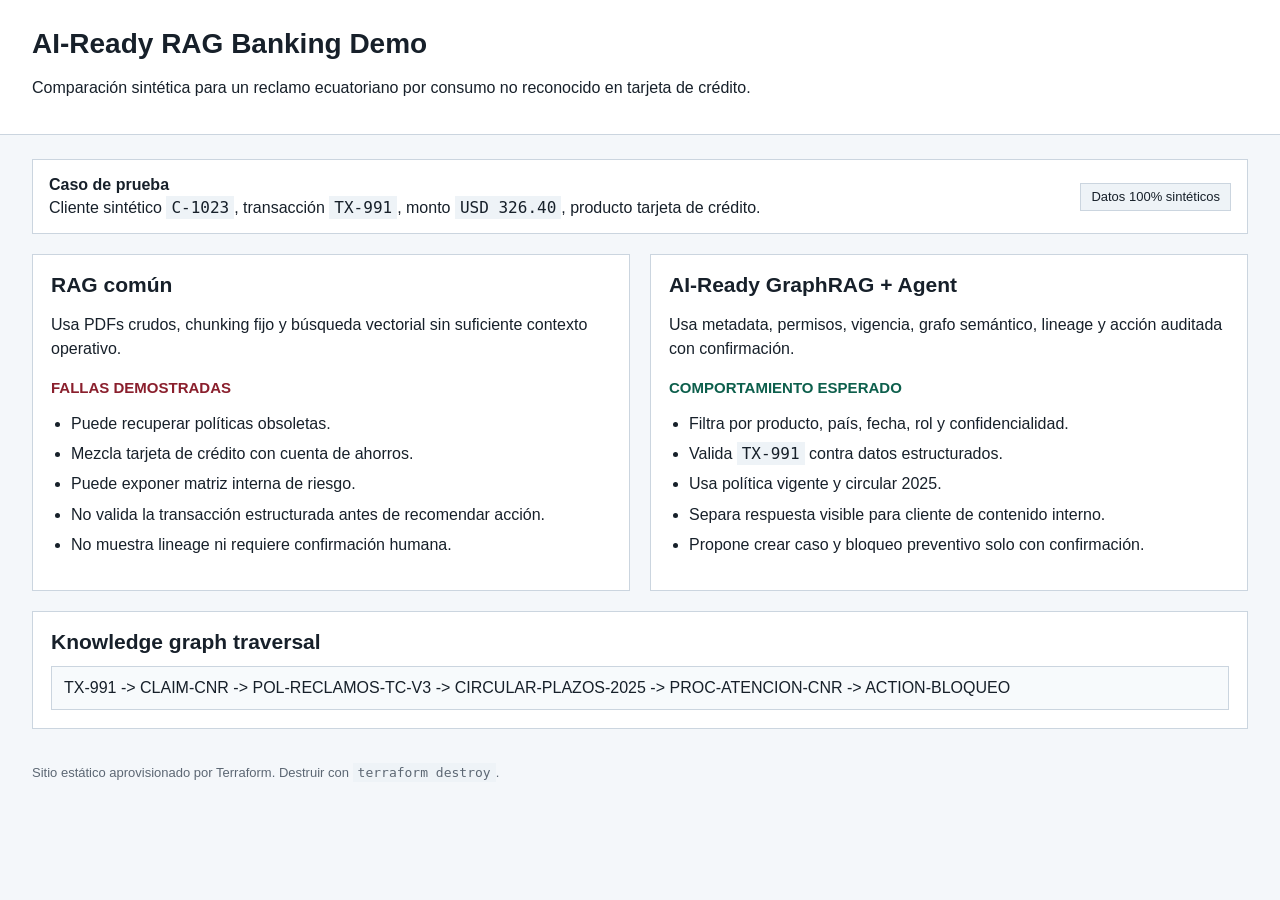
==== app/static/index.html @ 38ddb8f5 "Initial AWS AI-ready RAG demo" ====
<!doctype html>
<html lang="es">
  <head>
    <meta charset="utf-8" />
    <meta name="viewport" content="width=device-width, initial-scale=1" />
    <title>AI-Ready RAG Banking Demo</title>
    <style>
      :root {
        color-scheme: light;
        --ink: #17202a;
        --muted: #5c6773;
        --line: #cbd5df;
        --bad: #8a1f2d;
        --good: #0d5f4c;
        --panel: #ffffff;
        --bg: #f4f7fa;
      }
      * {
        box-sizing: border-box;
      }
      body {
        margin: 0;
        font-family: Arial, Helvetica, sans-serif;
        color: var(--ink);
        background: var(--bg);
      }
      header {
        padding: 28px 32px 18px;
        border-bottom: 1px solid var(--line);
        background: #ffffff;
      }
      h1 {
        margin: 0 0 8px;
        font-size: 28px;
        letter-spacing: 0;
      }
      p {
        line-height: 1.5;
      }
      main {
        padding: 24px 32px 36px;
      }
      .case {
        display: grid;
        grid-template-columns: 1fr auto;
        gap: 16px;
        align-items: center;
        padding: 16px;
        margin-bottom: 20px;
        border: 1px solid var(--line);
        background: #ffffff;
      }
      .case strong {
        display: block;
        margin-bottom: 4px;
      }
      .badge {
        display: inline-flex;
        align-items: center;
        min-height: 28px;
        padding: 4px 10px;
        border: 1px solid var(--line);
        font-size: 13px;
        background: #eef3f7;
      }
      .grid {
        display: grid;
        grid-template-columns: repeat(2, minmax(0, 1fr));
        gap: 20px;
      }
      section {
        background: var(--panel);
        border: 1px solid var(--line);
        padding: 18px;
      }
      h2 {
        margin: 0 0 12px;
        font-size: 21px;
        letter-spacing: 0;
      }
      h3 {
        margin: 18px 0 8px;
        font-size: 15px;
        letter-spacing: 0;
        text-transform: uppercase;
      }
      ul {
        padding-left: 20px;
      }
      li {
        margin: 7px 0;
        line-height: 1.45;
      }
      .bad {
        color: var(--bad);
      }
      .good {
        color: var(--good);
      }
      code {
        font-family: ui-monospace, SFMono-Regular, Menlo, Consolas, monospace;
        background: #eef3f7;
        padding: 2px 5px;
      }
      .path {
        overflow-x: auto;
        padding: 12px;
        border: 1px solid var(--line);
        background: #f7fafc;
        white-space: nowrap;
      }
      footer {
        padding: 0 32px 30px;
        color: var(--muted);
        font-size: 13px;
      }
      @media (max-width: 820px) {
        header,
        main,
        footer {
          padding-left: 18px;
          padding-right: 18px;
        }
        .grid,
        .case {
          grid-template-columns: 1fr;
        }
      }
    </style>
  </head>
  <body>
    <header>
      <h1>AI-Ready RAG Banking Demo</h1>
      <p>Comparación sintética para un reclamo ecuatoriano por consumo no reconocido en tarjeta de crédito.</p>
    </header>
    <main>
      <div class="case">
        <div>
          <strong>Caso de prueba</strong>
          Cliente sintético <code>C-1023</code>, transacción <code>TX-991</code>, monto <code>USD 326.40</code>, producto tarjeta de crédito.
        </div>
        <span class="badge">Datos 100% sintéticos</span>
      </div>
      <div class="grid">
        <section>
          <h2>RAG común</h2>
          <p>Usa PDFs crudos, chunking fijo y búsqueda vectorial sin suficiente contexto operativo.</p>
          <h3 class="bad">Fallas demostradas</h3>
          <ul>
            <li>Puede recuperar políticas obsoletas.</li>
            <li>Mezcla tarjeta de crédito con cuenta de ahorros.</li>
            <li>Puede exponer matriz interna de riesgo.</li>
            <li>No valida la transacción estructurada antes de recomendar acción.</li>
            <li>No muestra lineage ni requiere confirmación humana.</li>
          </ul>
        </section>
        <section>
          <h2>AI-Ready GraphRAG + Agent</h2>
          <p>Usa metadata, permisos, vigencia, grafo semántico, lineage y acción auditada con confirmación.</p>
          <h3 class="good">Comportamiento esperado</h3>
          <ul>
            <li>Filtra por producto, país, fecha, rol y confidencialidad.</li>
            <li>Valida <code>TX-991</code> contra datos estructurados.</li>
            <li>Usa política vigente y circular 2025.</li>
            <li>Separa respuesta visible para cliente de contenido interno.</li>
            <li>Propone crear caso y bloqueo preventivo solo con confirmación.</li>
          </ul>
        </section>
      </div>
      <section style="margin-top: 20px">
        <h2>Knowledge graph traversal</h2>
        <div class="path">TX-991 -> CLAIM-CNR -> POL-RECLAMOS-TC-V3 -> CIRCULAR-PLAZOS-2025 -> PROC-ATENCION-CNR -> ACTION-BLOQUEO</div>
      </section>
    </main>
    <footer>
      Sitio estático aprovisionado por Terraform. Destruir con <code>terraform destroy</code>.
    </footer>
  </body>
</html>
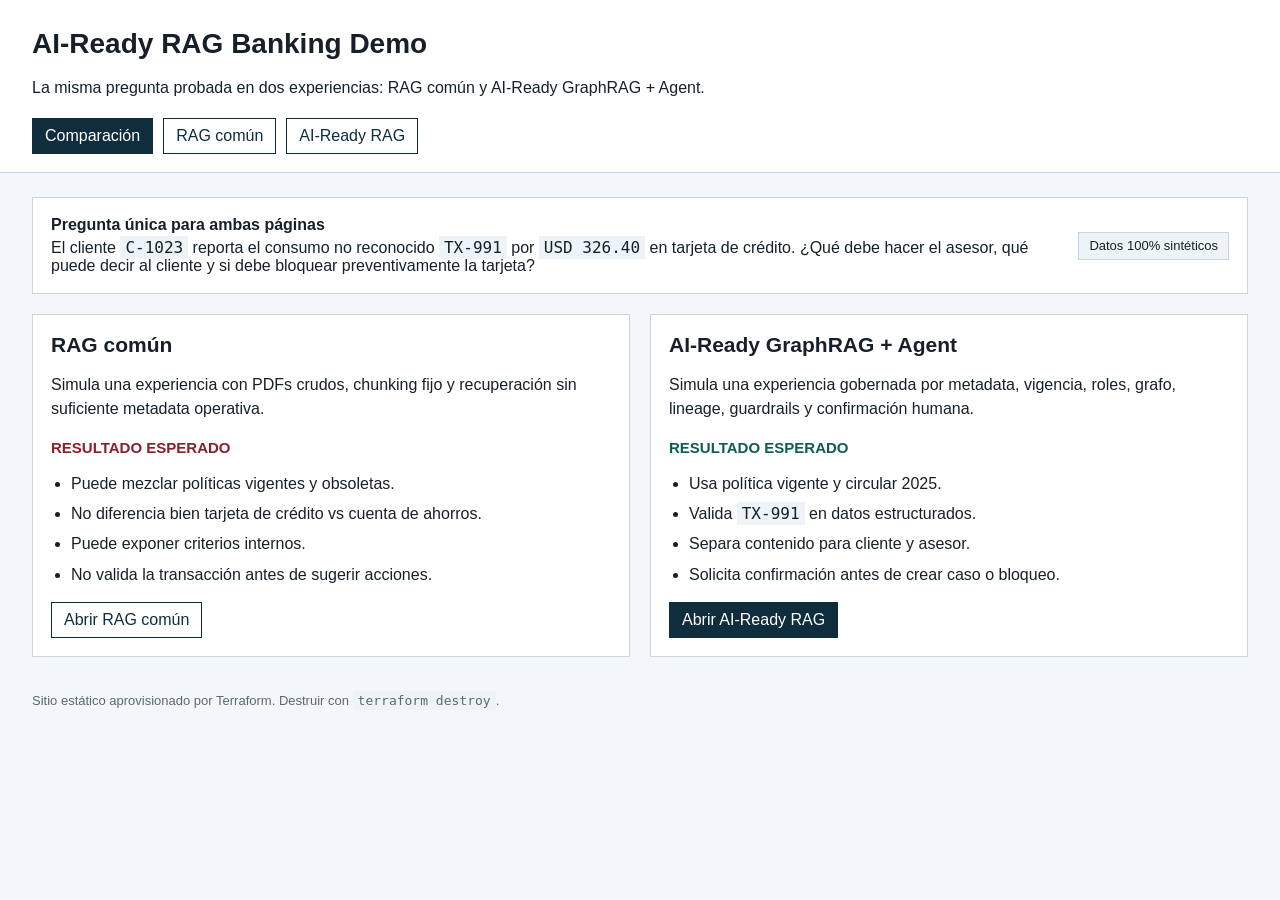
==== commit 5d0afe44: "Add separate RAG comparison pages" ====
--- a/app/static/index.html
+++ b/app/static/index.html
@@ -4,176 +4,53 @@
     <meta charset="utf-8" />
     <meta name="viewport" content="width=device-width, initial-scale=1" />
     <title>AI-Ready RAG Banking Demo</title>
-    <style>
-      :root {
-        color-scheme: light;
-        --ink: #17202a;
-        --muted: #5c6773;
-        --line: #cbd5df;
-        --bad: #8a1f2d;
-        --good: #0d5f4c;
-        --panel: #ffffff;
-        --bg: #f4f7fa;
-      }
-      * {
-        box-sizing: border-box;
-      }
-      body {
-        margin: 0;
-        font-family: Arial, Helvetica, sans-serif;
-        color: var(--ink);
-        background: var(--bg);
-      }
-      header {
-        padding: 28px 32px 18px;
-        border-bottom: 1px solid var(--line);
-        background: #ffffff;
-      }
-      h1 {
-        margin: 0 0 8px;
-        font-size: 28px;
-        letter-spacing: 0;
-      }
-      p {
-        line-height: 1.5;
-      }
-      main {
-        padding: 24px 32px 36px;
-      }
-      .case {
-        display: grid;
-        grid-template-columns: 1fr auto;
-        gap: 16px;
-        align-items: center;
-        padding: 16px;
-        margin-bottom: 20px;
-        border: 1px solid var(--line);
-        background: #ffffff;
-      }
-      .case strong {
-        display: block;
-        margin-bottom: 4px;
-      }
-      .badge {
-        display: inline-flex;
-        align-items: center;
-        min-height: 28px;
-        padding: 4px 10px;
-        border: 1px solid var(--line);
-        font-size: 13px;
-        background: #eef3f7;
-      }
-      .grid {
-        display: grid;
-        grid-template-columns: repeat(2, minmax(0, 1fr));
-        gap: 20px;
-      }
-      section {
-        background: var(--panel);
-        border: 1px solid var(--line);
-        padding: 18px;
-      }
-      h2 {
-        margin: 0 0 12px;
-        font-size: 21px;
-        letter-spacing: 0;
-      }
-      h3 {
-        margin: 18px 0 8px;
-        font-size: 15px;
-        letter-spacing: 0;
-        text-transform: uppercase;
-      }
-      ul {
-        padding-left: 20px;
-      }
-      li {
-        margin: 7px 0;
-        line-height: 1.45;
-      }
-      .bad {
-        color: var(--bad);
-      }
-      .good {
-        color: var(--good);
-      }
-      code {
-        font-family: ui-monospace, SFMono-Regular, Menlo, Consolas, monospace;
-        background: #eef3f7;
-        padding: 2px 5px;
-      }
-      .path {
-        overflow-x: auto;
-        padding: 12px;
-        border: 1px solid var(--line);
-        background: #f7fafc;
-        white-space: nowrap;
-      }
-      footer {
-        padding: 0 32px 30px;
-        color: var(--muted);
-        font-size: 13px;
-      }
-      @media (max-width: 820px) {
-        header,
-        main,
-        footer {
-          padding-left: 18px;
-          padding-right: 18px;
-        }
-        .grid,
-        .case {
-          grid-template-columns: 1fr;
-        }
-      }
-    </style>
+    <link rel="stylesheet" href="styles.css" />
   </head>
   <body>
     <header>
       <h1>AI-Ready RAG Banking Demo</h1>
-      <p>Comparación sintética para un reclamo ecuatoriano por consumo no reconocido en tarjeta de crédito.</p>
+      <p>La misma pregunta probada en dos experiencias: RAG común y AI-Ready GraphRAG + Agent.</p>
+      <nav>
+        <a href="index.html" aria-current="page">Comparación</a>
+        <a href="basic-rag.html">RAG común</a>
+        <a href="ai-ready-rag.html">AI-Ready RAG</a>
+      </nav>
     </header>
     <main>
       <div class="case">
         <div>
-          <strong>Caso de prueba</strong>
-          Cliente sintético <code>C-1023</code>, transacción <code>TX-991</code>, monto <code>USD 326.40</code>, producto tarjeta de crédito.
+          <strong>Pregunta única para ambas páginas</strong>
+          El cliente <code>C-1023</code> reporta el consumo no reconocido <code>TX-991</code> por <code>USD 326.40</code> en tarjeta de crédito. ¿Qué debe hacer el asesor, qué puede decir al cliente y si debe bloquear preventivamente la tarjeta?
         </div>
         <span class="badge">Datos 100% sintéticos</span>
       </div>
       <div class="grid">
         <section>
           <h2>RAG común</h2>
-          <p>Usa PDFs crudos, chunking fijo y búsqueda vectorial sin suficiente contexto operativo.</p>
-          <h3 class="bad">Fallas demostradas</h3>
+          <p>Simula una experiencia con PDFs crudos, chunking fijo y recuperación sin suficiente metadata operativa.</p>
+          <h3 class="bad">Resultado esperado</h3>
           <ul>
-            <li>Puede recuperar políticas obsoletas.</li>
-            <li>Mezcla tarjeta de crédito con cuenta de ahorros.</li>
-            <li>Puede exponer matriz interna de riesgo.</li>
-            <li>No valida la transacción estructurada antes de recomendar acción.</li>
-            <li>No muestra lineage ni requiere confirmación humana.</li>
+            <li>Puede mezclar políticas vigentes y obsoletas.</li>
+            <li>No diferencia bien tarjeta de crédito vs cuenta de ahorros.</li>
+            <li>Puede exponer criterios internos.</li>
+            <li>No valida la transacción antes de sugerir acciones.</li>
           </ul>
+          <a class="button" href="basic-rag.html">Abrir RAG común</a>
         </section>
         <section>
           <h2>AI-Ready GraphRAG + Agent</h2>
-          <p>Usa metadata, permisos, vigencia, grafo semántico, lineage y acción auditada con confirmación.</p>
-          <h3 class="good">Comportamiento esperado</h3>
+          <p>Simula una experiencia gobernada por metadata, vigencia, roles, grafo, lineage, guardrails y confirmación humana.</p>
+          <h3 class="good">Resultado esperado</h3>
           <ul>
-            <li>Filtra por producto, país, fecha, rol y confidencialidad.</li>
-            <li>Valida <code>TX-991</code> contra datos estructurados.</li>
             <li>Usa política vigente y circular 2025.</li>
-            <li>Separa respuesta visible para cliente de contenido interno.</li>
-            <li>Propone crear caso y bloqueo preventivo solo con confirmación.</li>
+            <li>Valida <code>TX-991</code> en datos estructurados.</li>
+            <li>Separa contenido para cliente y asesor.</li>
+            <li>Solicita confirmación antes de crear caso o bloqueo.</li>
           </ul>
+          <a class="button primary" href="ai-ready-rag.html">Abrir AI-Ready RAG</a>
         </section>
       </div>
-      <section style="margin-top: 20px">
-        <h2>Knowledge graph traversal</h2>
-        <div class="path">TX-991 -> CLAIM-CNR -> POL-RECLAMOS-TC-V3 -> CIRCULAR-PLAZOS-2025 -> PROC-ATENCION-CNR -> ACTION-BLOQUEO</div>
-      </section>
     </main>
-    <footer>
-      Sitio estático aprovisionado por Terraform. Destruir con <code>terraform destroy</code>.
-    </footer>
+    <footer>Sitio estático aprovisionado por Terraform. Destruir con <code>terraform destroy</code>.</footer>
   </body>
 </html>
--- a/app/static/styles.css
+++ b/app/static/styles.css
@@ -0,0 +1,194 @@
+:root {
+  color-scheme: light;
+  --ink: #17202a;
+  --muted: #5c6773;
+  --line: #cbd5df;
+  --bad: #8a1f2d;
+  --good: #0d5f4c;
+  --panel: #ffffff;
+  --bg: #f4f7fa;
+  --nav: #0f2d3d;
+}
+
+* {
+  box-sizing: border-box;
+}
+
+body {
+  margin: 0;
+  font-family: Arial, Helvetica, sans-serif;
+  color: var(--ink);
+  background: var(--bg);
+}
+
+header {
+  padding: 28px 32px 18px;
+  border-bottom: 1px solid var(--line);
+  background: #ffffff;
+}
+
+nav {
+  display: flex;
+  flex-wrap: wrap;
+  gap: 10px;
+  margin-top: 18px;
+}
+
+nav a,
+.button {
+  display: inline-flex;
+  align-items: center;
+  min-height: 36px;
+  padding: 7px 12px;
+  border: 1px solid var(--nav);
+  color: var(--nav);
+  text-decoration: none;
+  background: #ffffff;
+}
+
+nav a[aria-current="page"],
+.button.primary {
+  color: #ffffff;
+  background: var(--nav);
+}
+
+h1 {
+  margin: 0 0 8px;
+  font-size: 28px;
+  letter-spacing: 0;
+}
+
+h2 {
+  margin: 0 0 12px;
+  font-size: 21px;
+  letter-spacing: 0;
+}
+
+h3 {
+  margin: 18px 0 8px;
+  font-size: 15px;
+  letter-spacing: 0;
+  text-transform: uppercase;
+}
+
+p {
+  line-height: 1.5;
+}
+
+main {
+  padding: 24px 32px 36px;
+}
+
+section,
+.case,
+.answer,
+.panel {
+  background: var(--panel);
+  border: 1px solid var(--line);
+  padding: 18px;
+}
+
+.case {
+  display: grid;
+  grid-template-columns: 1fr auto;
+  gap: 16px;
+  align-items: center;
+  margin-bottom: 20px;
+}
+
+.case strong {
+  display: block;
+  margin-bottom: 4px;
+}
+
+.badge {
+  display: inline-flex;
+  align-items: center;
+  min-height: 28px;
+  padding: 4px 10px;
+  border: 1px solid var(--line);
+  font-size: 13px;
+  background: #eef3f7;
+}
+
+.grid {
+  display: grid;
+  grid-template-columns: repeat(2, minmax(0, 1fr));
+  gap: 20px;
+}
+
+.stack {
+  display: grid;
+  gap: 16px;
+}
+
+.bad {
+  color: var(--bad);
+}
+
+.good {
+  color: var(--good);
+}
+
+code {
+  font-family: ui-monospace, SFMono-Regular, Menlo, Consolas, monospace;
+  background: #eef3f7;
+  padding: 2px 5px;
+}
+
+pre,
+.path {
+  overflow-x: auto;
+  padding: 12px;
+  border: 1px solid var(--line);
+  background: #f7fafc;
+  white-space: pre-wrap;
+  line-height: 1.45;
+}
+
+table {
+  width: 100%;
+  border-collapse: collapse;
+  background: #ffffff;
+}
+
+th,
+td {
+  padding: 10px;
+  border: 1px solid var(--line);
+  text-align: left;
+  vertical-align: top;
+}
+
+th {
+  background: #eef3f7;
+}
+
+ul {
+  padding-left: 20px;
+}
+
+li {
+  margin: 7px 0;
+  line-height: 1.45;
+}
+
+footer {
+  padding: 0 32px 30px;
+  color: var(--muted);
+  font-size: 13px;
+}
+
+@media (max-width: 820px) {
+  header,
+  main,
+  footer {
+    padding-left: 18px;
+    padding-right: 18px;
+  }
+
+  .grid,
+  .case {
+    grid-template-columns: 1fr;
+  }
+}
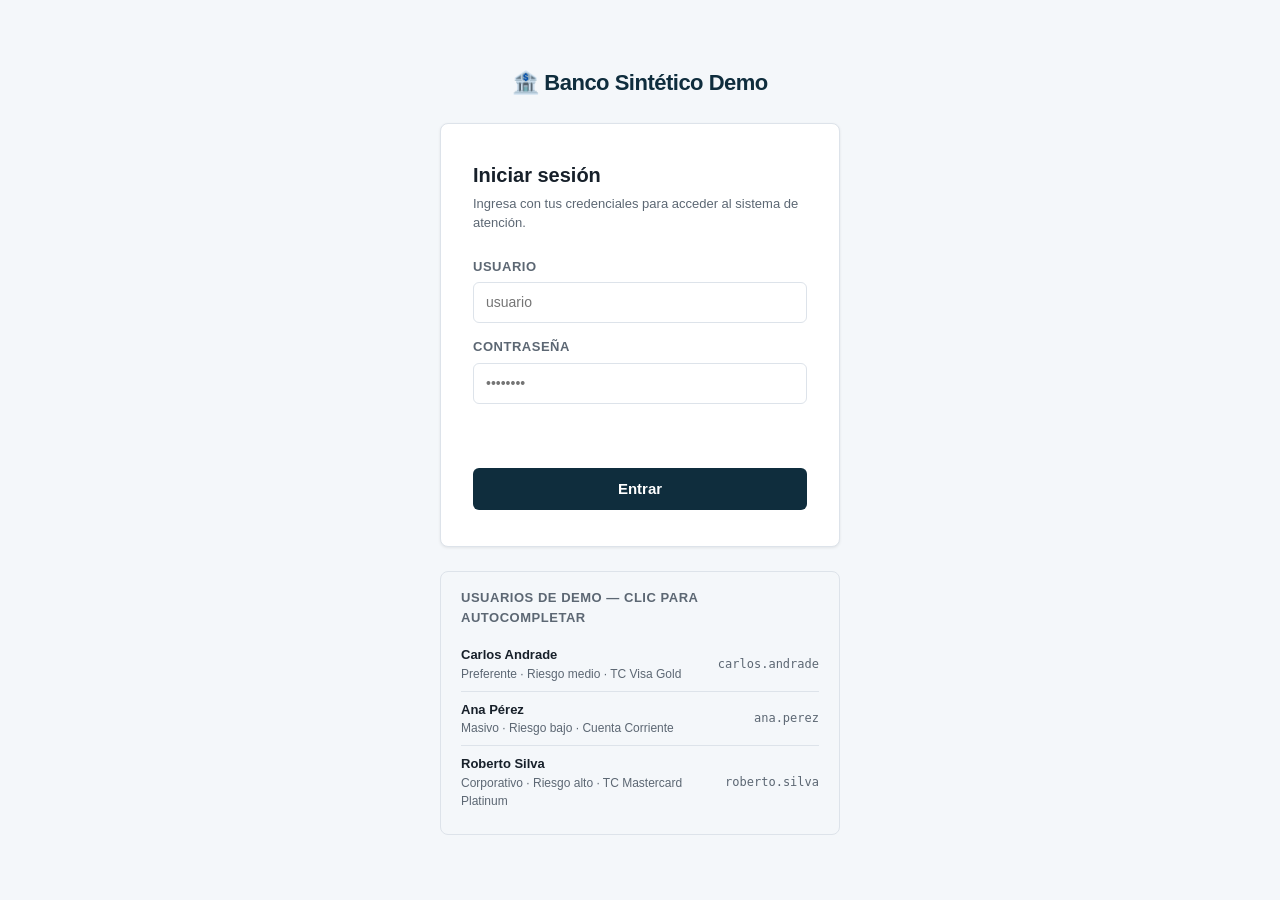
==== commit b37a78e1: "add login page" ====
--- a/app/static/index.html
+++ b/app/static/index.html
@@ -8,49 +8,62 @@
   </head>
   <body>
     <header>
-      <h1>AI-Ready RAG Banking Demo</h1>
-      <p>La misma pregunta probada en dos experiencias: RAG común y AI-Ready GraphRAG + Agent.</p>
       <nav>
         <a href="index.html" aria-current="page">Comparación</a>
-        <a href="basic-rag.html">RAG común</a>
+        <a href="basic-rag.html">RAG Común</a>
         <a href="ai-ready-rag.html">AI-Ready RAG</a>
+        <span class="nav-spacer"></span>
+        <span id="session-badge" class="session-badge hidden"></span>
+        <button id="logout-btn" class="btn-logout hidden" type="button">Cerrar sesión</button>
       </nav>
+      <div class="page-title">
+        <h1>AI-Ready RAG — Demo Bancaria</h1>
+        <p class="subtitle">Compara la misma pregunta en dos sistemas: RAG común vs AI-Ready con datos estructurados</p>
+      </div>
     </header>
+
     <main>
-      <div class="case">
-        <div>
-          <strong>Pregunta única para ambas páginas</strong>
-          El cliente <code>C-1023</code> reporta el consumo no reconocido <code>TX-991</code> por <code>USD 326.40</code> en tarjeta de crédito. ¿Qué debe hacer el asesor, qué puede decir al cliente y si debe bloquear preventivamente la tarjeta?
+      <div class="compare-intro">
+        <div class="compare-col card">
+          <span class="mode-badge mode-bad">RAG Común</span>
+          <h2>Solo PDFs, chunking fijo</h2>
+          <p>El sistema no sabe quién eres. Busca en documentos crudos con fragmentos de tamaño fijo. Puede mezclar políticas obsoletas, no valida si la transacción existe y puede filtrar información incorrecta.</p>
+          <ul class="compare-list bad-list">
+            <li>Sin acceso a datos del cliente o transacción</li>
+            <li>Sin filtros de vigencia ni rol</li>
+            <li>Chunking fijo puede partir conceptos</li>
+            <li>Respuesta genérica para cualquier usuario</li>
+          </ul>
+          <a class="btn-query" href="basic-rag.html">Probar RAG Común →</a>
         </div>
-        <span class="badge">Datos 100% sintéticos</span>
-      </div>
-      <div class="grid">
-        <section>
-          <h2>RAG común</h2>
-          <p>Simula una experiencia con PDFs crudos, chunking fijo y recuperación sin suficiente metadata operativa.</p>
-          <h3 class="bad">Resultado esperado</h3>
-          <ul>
-            <li>Puede mezclar políticas vigentes y obsoletas.</li>
-            <li>No diferencia bien tarjeta de crédito vs cuenta de ahorros.</li>
-            <li>Puede exponer criterios internos.</li>
-            <li>No valida la transacción antes de sugerir acciones.</li>
+        <div class="compare-col card">
+          <span class="mode-badge mode-good">AI-Ready RAG</span>
+          <h2>Datos estructurados + chunking semántico</h2>
+          <p>El sistema sabe quién estás logueado. Recupera tu perfil, transacciones y producto desde DynamoDB antes de generar la respuesta. La respuesta es específica para ti.</p>
+          <ul class="compare-list good-list">
+            <li>Lookup automático desde sesión activa</li>
+            <li>Contexto real: cliente, producto, transacción</li>
+            <li>Chunking semántico preserva conceptos completos</li>
+            <li>Respuesta personalizada y precisa</li>
           </ul>
-          <a class="button" href="basic-rag.html">Abrir RAG común</a>
-        </section>
-        <section>
-          <h2>AI-Ready GraphRAG + Agent</h2>
-          <p>Simula una experiencia gobernada por metadata, vigencia, roles, grafo, lineage, guardrails y confirmación humana.</p>
-          <h3 class="good">Resultado esperado</h3>
-          <ul>
-            <li>Usa política vigente y circular 2025.</li>
-            <li>Valida <code>TX-991</code> en datos estructurados.</li>
-            <li>Separa contenido para cliente y asesor.</li>
-            <li>Solicita confirmación antes de crear caso o bloqueo.</li>
-          </ul>
-          <a class="button primary" href="ai-ready-rag.html">Abrir AI-Ready RAG</a>
-        </section>
+          <a class="btn-query btn-query--good" href="ai-ready-rag.html">Probar AI-Ready RAG →</a>
+        </div>
       </div>
     </main>
-    <footer>Sitio estático aprovisionado por Terraform. Destruir con <code>terraform destroy</code>.</footer>
+
+    <script>
+      const session = JSON.parse(sessionStorage.getItem("demo_session") || "null");
+      if (!session) { window.location.href = "login.html"; }
+      else {
+        const badge = document.getElementById("session-badge");
+        badge.textContent = "👤 " + session.name + " · " + session.segment;
+        badge.classList.remove("hidden");
+        document.getElementById("logout-btn").classList.remove("hidden");
+      }
+      document.getElementById("logout-btn").addEventListener("click", () => {
+        sessionStorage.removeItem("demo_session");
+        window.location.href = "login.html";
+      });
+    </script>
   </body>
 </html>
--- a/app/static/styles.css
+++ b/app/static/styles.css
@@ -1,194 +1,474 @@
 :root {
-  color-scheme: light;
   --ink: #17202a;
   --muted: #5c6773;
-  --line: #cbd5df;
-  --bad: #8a1f2d;
-  --good: #0d5f4c;
+  --line: #dde3ea;
+  --bg: #f4f7fa;
   --panel: #ffffff;
-  --bg: #f4f7fa;
-  --nav: #0f2d3d;
-}
-
-* {
-  box-sizing: border-box;
-}
+  --nav-bg: #0f2d3d;
+  --bad: #b91c2c;
+  --bad-bg: #fff1f2;
+  --bad-border: #fecdd3;
+  --good: #0a6648;
+  --good-bg: #f0faf6;
+  --good-border: #a7f3d0;
+  --warn: #92400e;
+  --warn-bg: #fffbeb;
+  --warn-border: #fde68a;
+  --radius: 8px;
+  --shadow: 0 1px 3px rgba(0,0,0,.08);
+}
+
+* { box-sizing: border-box; margin: 0; padding: 0; }
 
 body {
-  margin: 0;
-  font-family: Arial, Helvetica, sans-serif;
+  font-family: -apple-system, BlinkMacSystemFont, "Segoe UI", Arial, sans-serif;
+  font-size: 15px;
   color: var(--ink);
   background: var(--bg);
-}
-
+  line-height: 1.5;
+}
+
+/* ── NAV ── */
 header {
-  padding: 28px 32px 18px;
+  background: var(--panel);
   border-bottom: 1px solid var(--line);
-  background: #ffffff;
 }
 
 nav {
   display: flex;
-  flex-wrap: wrap;
+  gap: 6px;
+  padding: 12px 32px;
+  border-bottom: 1px solid var(--line);
+}
+
+nav a {
+  padding: 5px 12px;
+  border-radius: 6px;
+  text-decoration: none;
+  color: var(--muted);
+  font-size: 13px;
+  font-weight: 500;
+}
+
+nav a:hover { background: var(--bg); color: var(--ink); }
+nav a[aria-current="page"] { background: var(--nav-bg); color: #fff; }
+
+/* ── PAGE TITLE ── */
+.page-title {
+  padding: 24px 32px 20px;
+}
+
+.page-title h1 {
+  font-size: 22px;
+  font-weight: 700;
+  margin: 8px 0 4px;
+}
+
+.subtitle {
+  font-size: 13px;
+  color: var(--muted);
+}
+
+/* ── MODE BADGE ── */
+.mode-badge {
+  display: inline-block;
+  padding: 3px 10px;
+  border-radius: 20px;
+  font-size: 12px;
+  font-weight: 700;
+  letter-spacing: .04em;
+  text-transform: uppercase;
+}
+
+.mode-bad  { background: var(--bad-bg);  color: var(--bad);  border: 1px solid var(--bad-border); }
+.mode-good { background: var(--good-bg); color: var(--good); border: 1px solid var(--good-border); }
+
+/* ── MAIN ── */
+main {
+  max-width: 860px;
+  margin: 0 auto;
+  padding: 24px 32px 48px;
+  display: flex;
+  flex-direction: column;
+  gap: 20px;
+}
+
+/* ── QUERY CARD ── */
+.query-card {
+  background: var(--panel);
+  border: 1px solid var(--line);
+  border-radius: var(--radius);
+  padding: 20px;
+  box-shadow: var(--shadow);
+  display: flex;
+  flex-direction: column;
   gap: 10px;
-  margin-top: 18px;
-}
-
-nav a,
-.button {
-  display: inline-flex;
+}
+
+.query-card label {
+  font-weight: 600;
+  font-size: 14px;
+  color: var(--muted);
+  text-transform: uppercase;
+  letter-spacing: .04em;
+}
+
+textarea {
+  width: 100%;
+  padding: 12px;
+  border: 1px solid var(--line);
+  border-radius: 6px;
+  font: inherit;
+  font-size: 14px;
+  resize: vertical;
+  min-height: 100px;
+  color: var(--ink);
+  background: var(--bg);
+  line-height: 1.5;
+}
+
+textarea:focus { outline: 2px solid var(--nav-bg); outline-offset: 1px; }
+
+.btn-query {
+  align-self: flex-start;
+  padding: 9px 20px;
+  border: none;
+  border-radius: 6px;
+  background: var(--nav-bg);
+  color: #fff;
+  font: inherit;
+  font-size: 14px;
+  font-weight: 600;
+  cursor: pointer;
+  transition: opacity .15s;
+}
+
+.btn-query:hover { opacity: .88; }
+.btn-query:disabled { opacity: .5; cursor: wait; }
+.btn-query--good { background: var(--good); }
+
+/* ── RESULTS ── */
+.results-area {
+  display: flex;
+  flex-direction: column;
+  gap: 16px;
+}
+
+.results-area.hidden { display: none; }
+
+/* ── CARDS ── */
+.card {
+  background: var(--panel);
+  border: 1px solid var(--line);
+  border-radius: var(--radius);
+  padding: 20px;
+  box-shadow: var(--shadow);
+}
+
+.card-header {
+  display: flex;
   align-items: center;
-  min-height: 36px;
-  padding: 7px 12px;
-  border: 1px solid var(--nav);
-  color: var(--nav);
-  text-decoration: none;
-  background: #ffffff;
-}
-
-nav a[aria-current="page"],
-.button.primary {
-  color: #ffffff;
-  background: var(--nav);
-}
-
-h1 {
-  margin: 0 0 8px;
-  font-size: 28px;
-  letter-spacing: 0;
-}
-
-h2 {
-  margin: 0 0 12px;
-  font-size: 21px;
-  letter-spacing: 0;
-}
-
-h3 {
-  margin: 18px 0 8px;
+  gap: 8px;
+  margin-bottom: 14px;
+}
+
+.card-header .icon { font-size: 18px; }
+
+.card-header h2 {
+  font-size: 14px;
+  font-weight: 700;
+  text-transform: uppercase;
+  letter-spacing: .05em;
+  color: var(--muted);
+}
+
+/* answer text */
+.answer-text {
   font-size: 15px;
-  letter-spacing: 0;
-  text-transform: uppercase;
-}
-
-p {
-  line-height: 1.5;
-}
-
-main {
-  padding: 24px 32px 36px;
-}
-
-section,
-.case,
-.answer,
-.panel {
+  line-height: 1.7;
+  white-space: pre-wrap;
+}
+
+/* ── ALERT CARDS ── */
+.alert {
+  border-radius: var(--radius);
+  padding: 16px 18px;
+  font-size: 14px;
+  line-height: 1.6;
+}
+
+.alert-bad  { background: var(--bad-bg);  border: 1px solid var(--bad-border);  color: var(--bad); }
+.alert-good { background: var(--good-bg); border: 1px solid var(--good-border); color: var(--good); }
+.alert-warn { background: var(--warn-bg); border: 1px solid var(--warn-border); color: var(--warn); }
+
+.alert strong { display: block; margin-bottom: 6px; font-size: 15px; }
+.alert ul { padding-left: 18px; }
+.alert li { margin: 4px 0; }
+
+/* ── STRUCTURED DATA TABLE ── */
+.data-grid {
+  display: grid;
+  grid-template-columns: repeat(auto-fit, minmax(200px, 1fr));
+  gap: 12px;
+  margin-top: 4px;
+}
+
+.data-group {
+  background: var(--good-bg);
+  border: 1px solid var(--good-border);
+  border-radius: 6px;
+  padding: 12px;
+}
+
+.data-group-title {
+  font-size: 11px;
+  font-weight: 700;
+  text-transform: uppercase;
+  letter-spacing: .06em;
+  color: var(--good);
+  margin-bottom: 8px;
+}
+
+.data-row {
+  display: flex;
+  justify-content: space-between;
+  gap: 8px;
+  font-size: 13px;
+  padding: 3px 0;
+  border-bottom: 1px solid var(--good-border);
+}
+
+.data-row:last-child { border-bottom: none; }
+.data-row .dk { color: var(--muted); }
+.data-row .dv { font-weight: 600; text-align: right; }
+
+/* ── SOURCES ── */
+details {
   background: var(--panel);
   border: 1px solid var(--line);
-  padding: 18px;
-}
-
-.case {
-  display: grid;
-  grid-template-columns: 1fr auto;
-  gap: 16px;
-  align-items: center;
-  margin-bottom: 20px;
-}
-
-.case strong {
-  display: block;
-  margin-bottom: 4px;
-}
-
-.badge {
-  display: inline-flex;
-  align-items: center;
-  min-height: 28px;
-  padding: 4px 10px;
-  border: 1px solid var(--line);
-  font-size: 13px;
-  background: #eef3f7;
-}
-
-.grid {
-  display: grid;
-  grid-template-columns: repeat(2, minmax(0, 1fr));
-  gap: 20px;
-}
-
-.stack {
-  display: grid;
-  gap: 16px;
-}
-
-.bad {
-  color: var(--bad);
-}
-
-.good {
-  color: var(--good);
-}
-
-code {
-  font-family: ui-monospace, SFMono-Regular, Menlo, Consolas, monospace;
-  background: #eef3f7;
-  padding: 2px 5px;
-}
-
-pre,
-.path {
-  overflow-x: auto;
-  padding: 12px;
-  border: 1px solid var(--line);
-  background: #f7fafc;
-  white-space: pre-wrap;
-  line-height: 1.45;
-}
-
-table {
+  border-radius: var(--radius);
+}
+
+details summary {
+  padding: 14px 18px;
+  cursor: pointer;
+  font-size: 13px;
+  font-weight: 600;
+  color: var(--muted);
+  text-transform: uppercase;
+  letter-spacing: .04em;
+  list-style: none;
+  user-select: none;
+}
+
+details summary::after {
+  content: " ›";
+  float: right;
+}
+
+details[open] summary::after { content: " ‹"; }
+
+details table {
   width: 100%;
   border-collapse: collapse;
-  background: #ffffff;
-}
-
-th,
-td {
-  padding: 10px;
-  border: 1px solid var(--line);
+  font-size: 13px;
+}
+
+details th, details td {
+  padding: 8px 12px;
+  border-top: 1px solid var(--line);
   text-align: left;
   vertical-align: top;
 }
 
-th {
-  background: #eef3f7;
-}
-
-ul {
-  padding-left: 20px;
-}
-
-li {
-  margin: 7px 0;
-  line-height: 1.45;
-}
-
-footer {
-  padding: 0 32px 30px;
-  color: var(--muted);
-  font-size: 13px;
-}
-
-@media (max-width: 820px) {
-  header,
-  main,
-  footer {
-    padding-left: 18px;
-    padding-right: 18px;
-  }
-
-  .grid,
-  .case {
-    grid-template-columns: 1fr;
-  }
-}
+details th { background: var(--bg); font-weight: 600; color: var(--muted); font-size: 12px; text-transform: uppercase; }
+
+/* ── LOADING ── */
+.loading {
+  display: flex;
+  align-items: center;
+  gap: 10px;
+  padding: 20px;
+  color: var(--muted);
+  font-size: 14px;
+}
+
+.spinner {
+  width: 18px;
+  height: 18px;
+  border: 2px solid var(--line);
+  border-top-color: var(--nav-bg);
+  border-radius: 50%;
+  animation: spin .7s linear infinite;
+  flex-shrink: 0;
+}
+
+@keyframes spin { to { transform: rotate(360deg); } }
+
+/* ── COMPARISON PAGE ── */
+.compare-grid {
+  display: grid;
+  grid-template-columns: 1fr 1fr;
+  gap: 20px;
+  padding: 24px 32px;
+  max-width: 1100px;
+  margin: 0 auto;
+}
+
+.compare-col h2 { font-size: 16px; margin-bottom: 12px; }
+
+/* ── SESSION ── */
+.nav-spacer { flex: 1; }
+
+.session-badge {
+  font-size: 13px;
+  font-weight: 600;
+  color: var(--muted);
+  padding: 4px 10px;
+  background: var(--bg);
+  border: 1px solid var(--line);
+  border-radius: 20px;
+}
+
+.btn-logout {
+  padding: 4px 10px;
+  border: 1px solid var(--line);
+  border-radius: 6px;
+  background: #fff;
+  color: var(--muted);
+  font: inherit;
+  font-size: 12px;
+  cursor: pointer;
+}
+.btn-logout:hover { border-color: var(--bad); color: var(--bad); }
+
+.session-context { margin-bottom: 0; }
+
+.session-info {
+  display: flex;
+  align-items: center;
+  gap: 12px;
+  background: var(--good-bg);
+  border: 1px solid var(--good-border);
+  border-radius: var(--radius);
+  padding: 14px 18px;
+}
+
+.session-icon { font-size: 22px; flex-shrink: 0; }
+
+.session-info strong { display: block; font-size: 15px; }
+
+.session-meta { font-size: 13px; color: var(--good); }
+
+.session-note {
+  margin-left: auto;
+  font-size: 12px;
+  color: var(--good);
+  font-style: italic;
+  white-space: nowrap;
+}
+
+/* ── COMPARE PAGE ── */
+.compare-intro {
+  display: grid;
+  grid-template-columns: 1fr 1fr;
+  gap: 20px;
+}
+
+.compare-intro .card { display: flex; flex-direction: column; gap: 10px; }
+.compare-intro h2 { font-size: 17px; margin: 4px 0 0; }
+.compare-intro p  { font-size: 14px; color: var(--muted); line-height: 1.55; }
+.compare-intro .btn-query { align-self: flex-start; margin-top: auto; text-decoration: none; }
+
+.compare-list { padding-left: 18px; margin: 0; }
+.compare-list li { font-size: 13px; margin: 4px 0; line-height: 1.45; }
+.bad-list  li { color: var(--bad); }
+.good-list li { color: var(--good); }
+
+@media (max-width: 680px) {
+  .compare-intro { grid-template-columns: 1fr; }
+  .session-note { display: none; }
+}
+
+/* ── MARKDOWN BODY ── */
+.md-body h1, .md-body h2, .md-body h3 {
+  margin: 12px 0 2px;
+  font-weight: 700;
+  line-height: 1.3;
+}
+.md-body h1 { font-size: 17px; }
+.md-body h2 { font-size: 15px; color: var(--ink); }
+.md-body h3 { font-size: 13px; text-transform: uppercase; letter-spacing: .04em; color: var(--muted); }
+.md-body p  { margin: 3px 0; line-height: 1.6; }
+.md-body ul, .md-body ol { padding-left: 20px; margin: 2px 0 4px; }
+.md-body li { margin: 2px 0; line-height: 1.5; }
+.md-body hr { border: none; border-top: 1px solid var(--line); margin: 10px 0; }
+.md-body strong { font-weight: 700; }
+.md-body code {
+  font-family: ui-monospace, Menlo, Consolas, monospace;
+  font-size: .85em;
+  background: var(--bg);
+  padding: 2px 5px;
+  border-radius: 4px;
+  border: 1px solid var(--line);
+}
+.md-body table.md-table {
+  width: 100%;
+  border-collapse: collapse;
+  font-size: 13px;
+  margin: 10px 0;
+}
+.md-body table.md-table th,
+.md-body table.md-table td {
+  padding: 7px 10px;
+  border: 1px solid var(--line);
+  text-align: left;
+}
+.md-body table.md-table th { background: var(--bg); font-weight: 600; }
+
+/* ── PRESETS ── */
+.presets {
+  display: flex;
+  flex-wrap: wrap;
+  align-items: center;
+  gap: 6px;
+}
+
+.presets-label {
+  font-size: 12px;
+  font-weight: 600;
+  color: var(--muted);
+  text-transform: uppercase;
+  letter-spacing: .04em;
+  margin-right: 2px;
+}
+
+.preset-btn {
+  padding: 4px 10px;
+  border: 1px solid var(--line);
+  border-radius: 20px;
+  background: var(--bg);
+  color: var(--ink);
+  font: inherit;
+  font-size: 12px;
+  cursor: pointer;
+  transition: border-color .15s, background .15s;
+}
+
+.preset-btn:hover { border-color: var(--nav-bg); background: #fff; }
+.preset-btn.active { border-color: var(--nav-bg); background: var(--nav-bg); color: #fff; }
+
+/* ── UTILS ── */
+code {
+  font-family: ui-monospace, Menlo, Consolas, monospace;
+  font-size: .88em;
+  background: var(--bg);
+  padding: 2px 5px;
+  border-radius: 4px;
+  border: 1px solid var(--line);
+}
+
+@media (max-width: 680px) {
+  nav, .page-title, main { padding-left: 16px; padding-right: 16px; }
+  .data-grid { grid-template-columns: 1fr; }
+}
